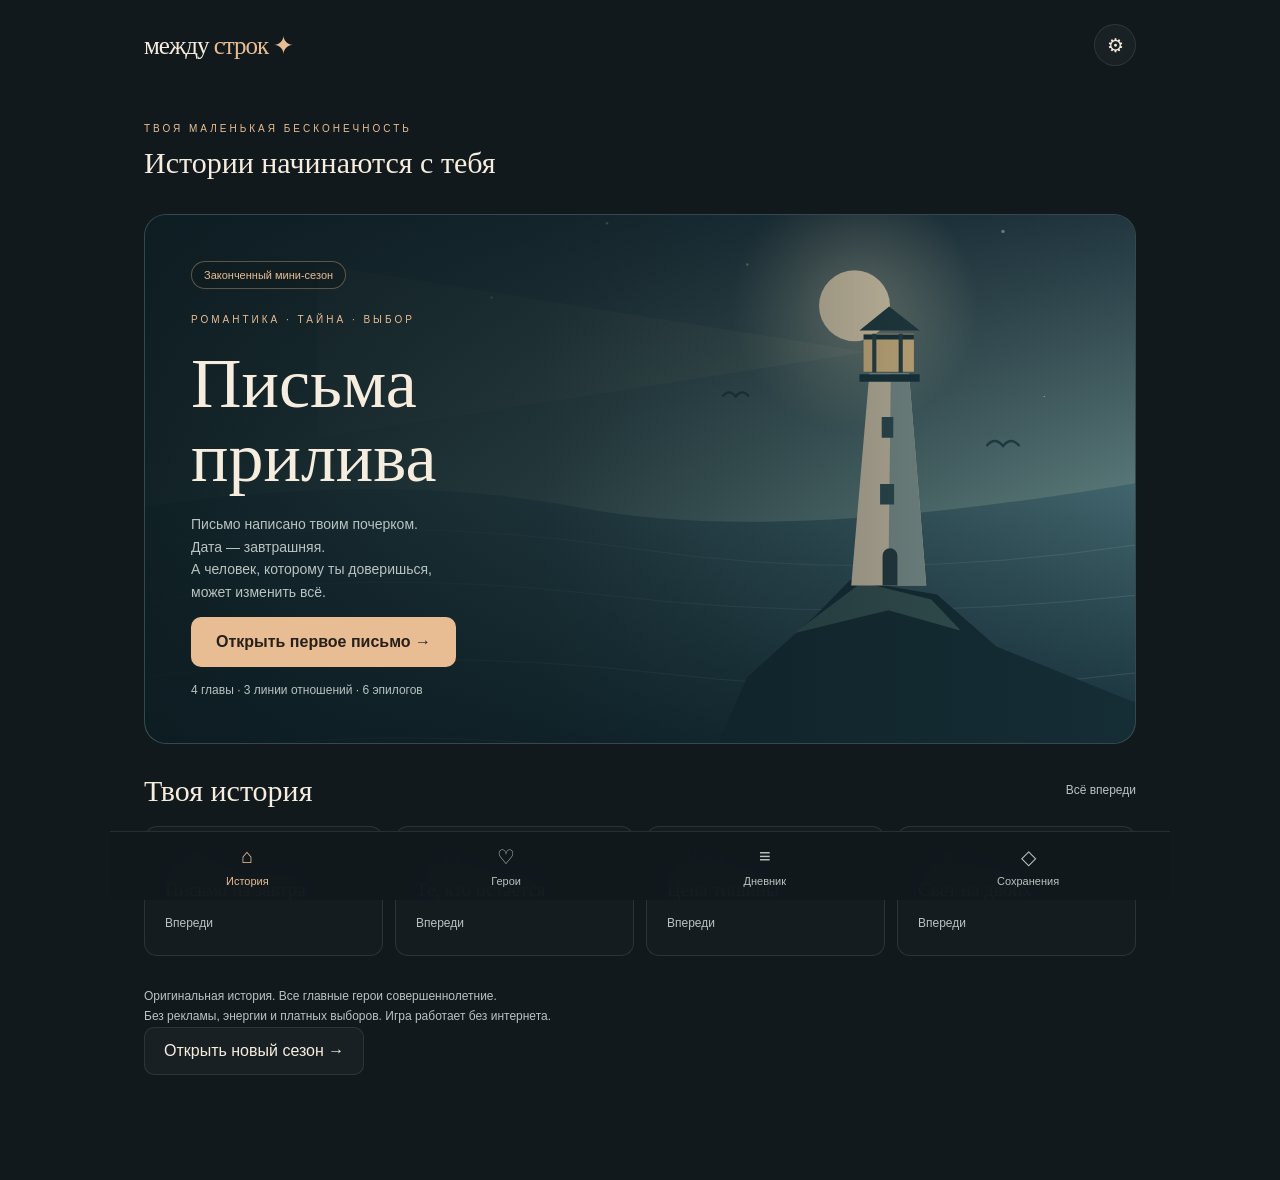
==== legacy/index.html @ 331e0112 "Restore original previous seasons and legacy story pages" ====
<!doctype html><html lang="ru"><head><meta charset="utf-8"><meta name="viewport" content="width=device-width,initial-scale=1,viewport-fit=cover"><meta name="theme-color" content="#11191d"><title>Между строк</title><link rel="stylesheet" href="style.css"></head><body><main id="app"></main><div id="toast" role="status" aria-live="polite"></div><dialog id="modal"></dialog><script src="story.js"></script><script src="engine.js"></script><script src="app.js"></script></body></html>
---- legacy/style.css ----
:root{color-scheme:dark;--bg:#11191d;--panel:#1b272a;--ink:#f6eddf;--dim:#b9c3c0;--accent:#e8bd94;--line:#ffffff19;--read:19px}*{box-sizing:border-box}body{margin:0;background:var(--bg);color:var(--ink);font-family:Arial,sans-serif}button,input,select{font:inherit}button{cursor:pointer;color:inherit}button:focus-visible,input:focus-visible{outline:2px solid var(--accent);outline-offset:4px}button:disabled{opacity:.4;cursor:default}button{border:0}#app{max-width:1060px;margin:auto;min-height:100dvh;padding:0 34px 105px}header{display:flex;justify-content:space-between;align-items:center;height:90px;gap:20px}.brand{font-family:Georgia,serif;font-size:25px;letter-spacing:-1px}.brand i{color:var(--accent);font-style:normal}.eyebrow{font-size:10px;letter-spacing:3px;text-transform:uppercase;color:var(--accent);line-height:1.8}.icon{background:#ffffff09;border:1px solid var(--line);border-radius:50%;height:42px;min-width:42px;font-size:19px}.muted{color:var(--dim);line-height:1.6;font-size:14px}h1,h2,h3{font-family:Georgia,serif;font-weight:400}h1{font-size:clamp(38px,6vw,70px);line-height:1.06;margin:18px 0}h2{font-size:30px;margin:25px 0 16px}h3{font-size:23px;margin:0 0 10px}.hero{position:relative;overflow:hidden;border:1px solid var(--line);border-radius:22px;min-height:490px;background:#1d353b}.hero-art{position:absolute;inset:0;background:url('coast.svg') center/cover}.hero-shade{position:absolute;inset:0;background:linear-gradient(90deg,#0c1b20ed 0%,#0c1b20b0 40%,#0c1b2000 100%)}.hero-content{position:relative;padding:46px;max-width:500px}.tag{display:inline-block;border:1px solid #e8bd9459;background:#11191d70;padding:7px 12px;border-radius:40px;color:var(--accent);font-size:11px;margin:0 6px 8px 0}.primary{background:var(--accent);color:#27201b;padding:16px 25px;border-radius:10px;font-weight:600;min-height:50px}.secondary{background:#ffffff08;border:1px solid var(--line);padding:14px 19px;border-radius:10px;min-height:48px}.wide{width:100%}.row{display:flex;align-items:center;justify-content:space-between;gap:12px}.grid{display:grid;grid-template-columns:repeat(3,1fr);gap:15px}.card{background:var(--panel);padding:22px;border:1px solid var(--line);border-radius:16px}.chapter-list{display:grid;grid-template-columns:repeat(4,1fr);gap:12px}.chapter{background:#ffffff04;border:1px solid var(--line);border-radius:13px;padding:20px;text-align:left;min-height:130px}.chapter strong{font-family:Georgia,serif;display:block;font-size:19px;font-weight:400;margin:12px 0}.nav{position:fixed;bottom:0;left:50%;transform:translateX(-50%);width:min(1060px,100%);display:flex;justify-content:space-around;background:#11191df2;backdrop-filter:blur(20px);border-top:1px solid var(--line);padding:12px 8px calc(12px + env(safe-area-inset-bottom));z-index:3}.nav button{background:none;display:grid;gap:6px;color:var(--dim);font-size:11px;min-width:65px;min-height:44px}.nav button span{font-size:20px}.nav button.active{color:var(--accent)}.reader{max-width:680px;margin:auto}.scene-art{height:220px;background:url('coast.svg') center 46%/cover;border-radius:16px;position:relative;margin-bottom:25px}.scene-art:after{content:'';position:absolute;inset:0;background:linear-gradient(0deg,#11191d90,transparent);border-radius:16px}.scene-label{position:absolute;left:20px;bottom:16px;z-index:1}.prose{font:var(--read)/1.8 Georgia,serif;white-space:pre-line;margin:24px 0 30px}.choice{display:block;width:100%;text-align:left;padding:17px 20px;background:#ffffff04;border:1px solid #e8bd943b;border-radius:12px;margin:10px 0;line-height:1.5;min-height:58px}.choice:hover{background:#e8bd9414;border-color:var(--accent)}.choice small{display:block;color:var(--accent);font-size:11px;margin-top:5px}.choice:disabled:hover{background:#ffffff04}.portrait{width:60px;height:60px;border-radius:50%;display:grid;place-items:center;font:25px Georgia,serif;color:var(--accent);border:1px solid #e8bd9450;background:radial-gradient(ellipse at 70% 20%,#75908a,#263b41)}.meter{height:4px;background:#ffffff12;border-radius:4px;margin-top:15px;overflow:hidden}.meter span{display:block;height:100%;background:var(--accent)}.section-head{margin:30px 0 18px}.small{font-size:12px}.stack{display:grid;gap:14px}.journal{border-left:1px solid #e8bd9450;padding:0 0 25px 20px;margin-left:7px}.journal:before{content:'✦';color:var(--accent);float:left;margin-left:-27px;background:var(--bg)}input[type=text]{width:100%;border:1px solid var(--line);border-radius:9px;background:#ffffff08;color:var(--ink);padding:15px;margin:12px 0 22px}input[type=range]{width:100%;accent-color:var(--accent)}label{line-height:1.7}dialog{width:min(460px,90vw);background:var(--panel);color:var(--ink);border:1px solid #e8bd9440;border-radius:20px;padding:28px}dialog::backdrop{background:#071114b8;backdrop-filter:blur(8px)}dialog .row{margin-top:20px}#toast{position:fixed;bottom:100px;left:50%;transform:translateX(-50%);max-width:90%;background:#e8bd94;color:#251c18;padding:13px 20px;border-radius:12px;z-index:20;opacity:0;pointer-events:none;transition:opacity .2s;font-size:14px}#toast.show{opacity:1}.stat{font:30px Georgia,serif;color:var(--accent)}.ending{padding:35px 25px;border:1px solid #e8bd9445;background:linear-gradient(140deg,#294046,#192027);border-radius:18px}.sepia{--bg:#eee3d1;--panel:#e4d7c3;--ink:#282c2a;--dim:#505a54;--accent:#835335;--line:#282c2a24;color-scheme:light}.sepia .nav{background:#eee3d1ee}.sepia .hero,.sepia .scene-art{color:#f6eddf}.sepia .hero .eyebrow,.sepia .hero .tag{color:#e8bd94}.sepia .hero .muted{color:#d0d8d3}.sepia .hero .primary{background:#e8bd94;color:#27201b}.sepia .ending{background:#e4d7c3}.sepia .hero .tag{border-color:#e8bd94}footer{margin-top:30px;font-size:12px;color:var(--dim);line-height:1.7}.empty{padding:45px 15px;text-align:center}.switch{width:22px;height:22px;accent-color:var(--accent)}@media(max-width:600px){#app{padding:0 20px 100px}header{height:75px}.brand{font-size:23px}.hero{min-height:500px}.hero-content{padding:30px 25px;max-width:360px;padding-top:155px}.hero h1{font-size:44px}.hero-shade{background:linear-gradient(0deg,#0c1b20 0%,#0c1b20aa 60%,#0c1b2000)}.hero-art{background-position:65% center}.grid{grid-template-columns:1fr}.chapter-list{grid-template-columns:1fr 1fr}.chapter{padding:16px;min-height:125px}.scene-art{height:175px}.reader h1{font-size:34px}.row.wrap{flex-wrap:wrap}.card{padding:19px}h2{font-size:26px}}@media(prefers-reduced-motion:reduce){*{scroll-behavior:auto!important;transition:none!important}}
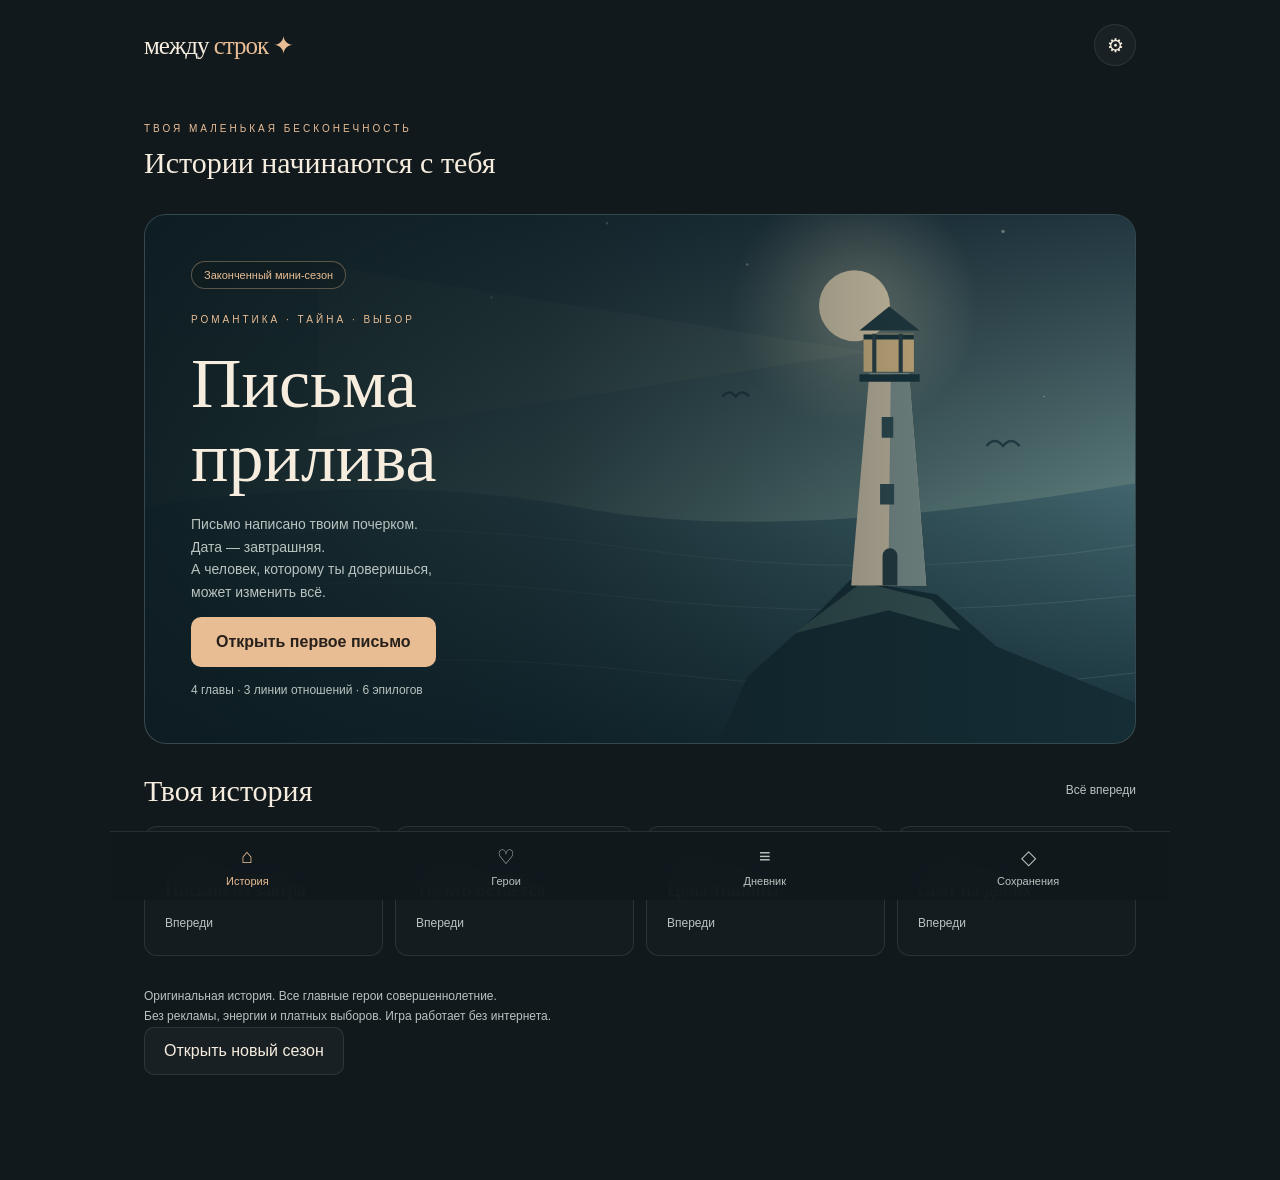
==== commit 5a3fe055: "Publish the mobile edition of После полуночи" ====
--- a/legacy/index.html
+++ b/legacy/index.html
@@ -1 +1 @@
-<!doctype html><html lang="ru"><head><meta charset="utf-8"><meta name="viewport" content="width=device-width,initial-scale=1,viewport-fit=cover"><meta name="theme-color" content="#11191d"><title>Между строк</title><link rel="stylesheet" href="style.css"></head><body><main id="app"></main><div id="toast" role="status" aria-live="polite"></div><dialog id="modal"></dialog><script src="story.js"></script><script src="engine.js"></script><script src="app.js"></script></body></html>+<!doctype html><html lang="ru"><head><meta charset="utf-8"><meta name="viewport" content="width=device-width,initial-scale=1,viewport-fit=cover"><meta name="theme-color" content="#11191d"><title>После полуночи</title><link rel="stylesheet" href="style.css"></head><body><main id="app"></main><div id="toast" role="status" aria-live="polite"></div><dialog id="modal"></dialog><script src="story.js"></script><script src="engine.js"></script><script src="app.js"></script></body></html>
